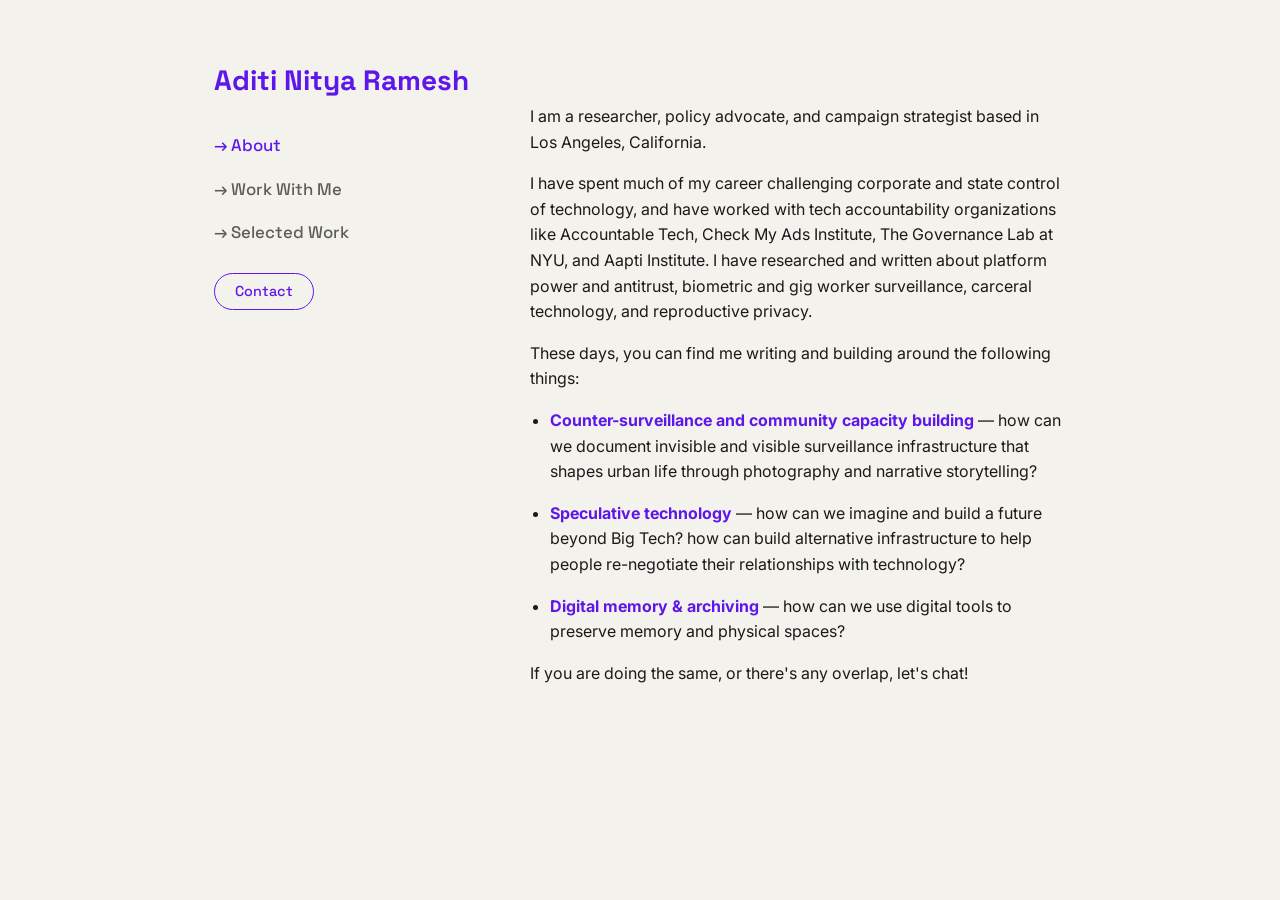
==== index.html @ 27820b99 "last update" ====
<!DOCTYPE html>
<html lang="en">
<head>
<meta charset="UTF-8">
<meta name="viewport" content="width=device-width, initial-scale=1.0">
<title>Aditi Nitya Ramesh</title>
<link rel="preconnect" href="https://fonts.googleapis.com">
<link rel="preconnect" href="https://fonts.gstatic.com" crossorigin>
    <link href="https://fonts.googleapis.com/css2?family=Space+Grotesk:wght@400;500;600;700&family=Inter:wght@400;500;600&display=swap" rel="stylesheet">
    <link rel="stylesheet" href="style.css">
</head>
<body>

<div class="layout">

  <aside class="sidebar">
    <h1 class="site-name"><a href="index.html">Aditi Nitya Ramesh</a></h1>
    <nav class="side-nav">
      <a href="index.html" class="active">→ About</a>
      <a href="work-with-me.html">→ Work With Me</a>
      <a href="selected-work.html">→ Selected Work</a>
    </nav>
    <a class="contact-btn" href="mailto:aditi-all@proton.me">Contact</a>
  </aside>

  <main class="content">
    <section id="about">
      <p>
        I am a researcher, policy advocate, and campaign strategist based in Los Angeles, California. 
      </p>  
      <p>
        I have spent much of my career challenging corporate and state control of technology, and have worked with tech accountability organizations like Accountable Tech, Check My Ads Institute, The Governance Lab at NYU, and Aapti Institute. I have researched and written about platform power and antitrust, biometric and gig worker surveillance, carceral technology, and reproductive privacy.
      </p>
      <p>These days, you can find me writing and building around the following things: </p>
      <ul>
        <li><strong><span class="accent">Counter-surveillance and community capacity building</span></strong> — how can we document invisible and visible surveillance infrastructure that shapes urban life through photography and narrative storytelling?</li>
        <li><strong><span class="accent">Speculative technology</span></strong> — how can we imagine and build a future beyond Big Tech? how can build alternative infrastructure to help people re-negotiate their relationships with technology?</li>
        <li><strong><span class="accent">Digital memory &amp; archiving</span></strong> — how can we use digital tools to preserve memory and physical spaces?</li>
      </ul>
      <p>If you are doing the same, or there's any overlap, let's chat!</p>
    </section>
  </main>

</div>

</body>
</html>
---- style.css ----
:root {
  --bg: #f4f2ed;
  --text: #1a1a1a;
  --muted: #5c5c5c;
  --accent: #5e17eb;
  --font: 'Space Grotesk', sans-serif;
}

* {
  box-sizing: border-box;
}

body {
  margin: 0;
  background: var(--bg);
  color: var(--text);
  font-family: 'Inter', sans-serif;
  font-size: 1rem;
  line-height: 1.6;
}

.layout {
  max-width: 900px;
  margin: 0 auto;
  padding: 4rem 1.5rem;
  display: grid;
  grid-template-columns: 1fr 2fr;
  gap: 3rem;
}

.sidebar {
  position: sticky;
  top: 4rem;
  align-self: start;
}

.site-name {
  margin: 0 0 2rem;
  font-family: var(--font);
  font-weight: 700;
  font-size: 1.75rem;
  line-height: 1.2;
}

.site-name a {
  color: var(--accent);
  border-bottom: none;
}

.site-name a:hover {
  color: var(--accent);
}

.side-nav {
  display: flex;
  flex-direction: column;
  gap: 0.75rem;
  margin-bottom: 1.5rem;
}

.side-nav a {
  font-family: var(--font);
  font-weight: 500;
  font-size: 1.05rem;
  color: var(--muted);
  border-bottom: none;
  padding: 0.15rem 0;
}

.side-nav a:hover,
.side-nav a:focus {
  color: var(--accent);
}

.side-nav a.active {
  color: var(--accent);
}

section {
  padding: 2.5rem 0;
}

h2 {
  font-family: 'Inter', sans-serif;
  font-weight: 600;
  font-size: 1.4rem;
  color: var(--accent);
  margin-bottom: 1rem;
}

h3 {
  font-family: 'Inter', sans-serif;
  font-weight: 500;
  font-size: 1.1rem;
  color: var(--accent);
  margin-bottom: 0.35rem;
}

p {
  margin: 0 0 1rem;
}

ul {
  padding-left: 1.25rem;
}

li {
  margin-bottom: 1rem;
}

.project {
  margin-bottom: 1.75rem;
}

a {
  color: var(--accent);
  text-decoration: none;
  border-bottom: 1px solid transparent;
}

a:hover,
a:focus {
  border-bottom-color: var(--accent);
}

.accent {
  color: var(--accent);
}

.contact-btn {
  display: inline-block;
  font-family: var(--font);
  font-weight: 500;
  font-size: 0.9rem;
  color: var(--accent);
  border: 1.5px solid var(--accent);
  border-radius: 999px;
  padding: 0.4rem 1.25rem;
  text-decoration: none;
  transition: background 0.2s, color 0.2s;
}

.contact-btn:hover {
  background: var(--accent);
  color: #fff;
}

#selected-work h3 {
  color: var(--text);
}

@media (max-width: 640px) {
  .layout {
    grid-template-columns: 1fr;
    gap: 2rem;
    padding: 2rem 1.5rem;
  }

  .sidebar {
    position: static;
  }

  .side-nav {
    flex-direction: row;
    flex-wrap: wrap;
    gap: 1rem;
  }
}
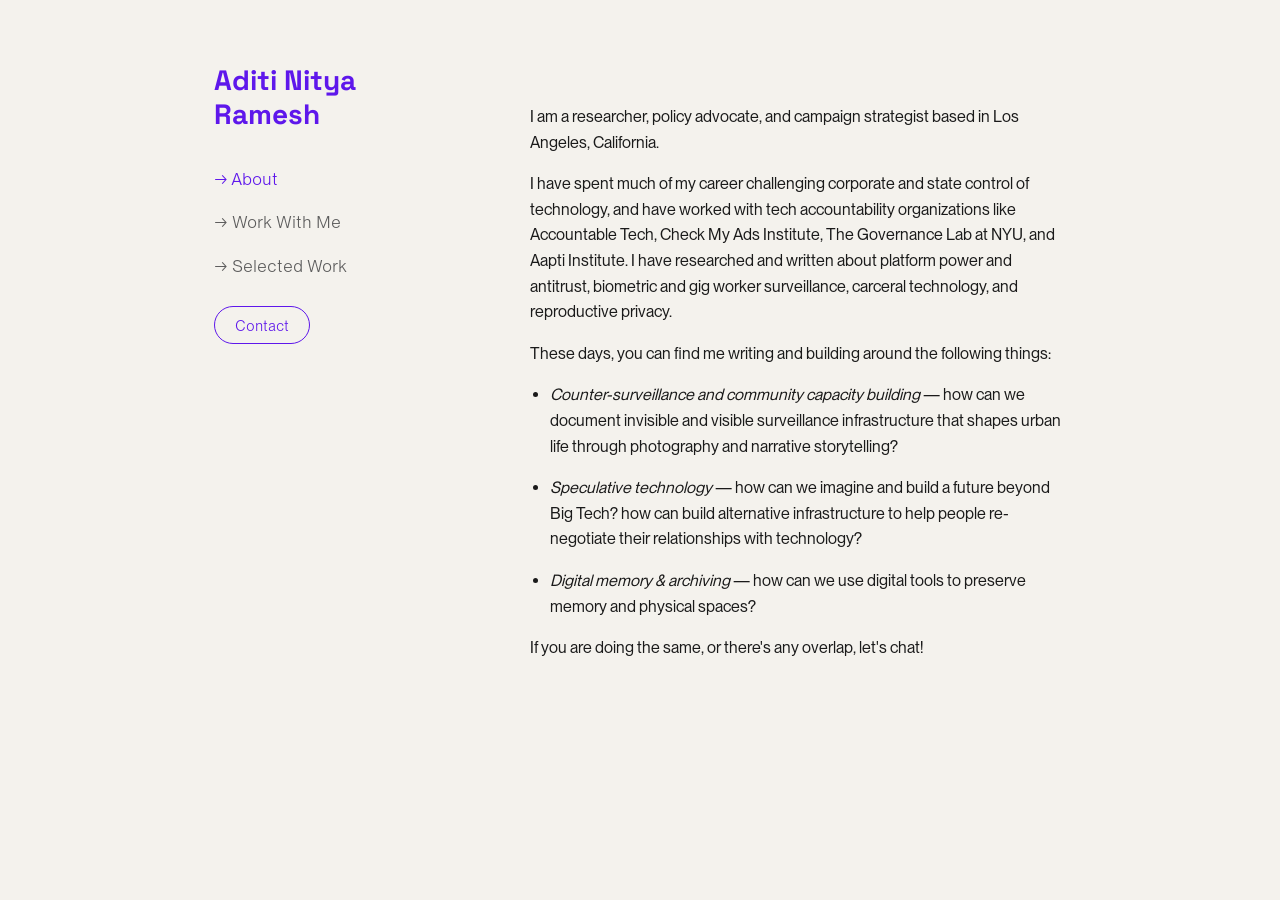
==== commit d491d4e8: "all" ====
--- a/index.html
+++ b/index.html
@@ -4,9 +4,7 @@
 <meta charset="UTF-8">
 <meta name="viewport" content="width=device-width, initial-scale=1.0">
 <title>Aditi Nitya Ramesh</title>
-<link rel="preconnect" href="https://fonts.googleapis.com">
-<link rel="preconnect" href="https://fonts.gstatic.com" crossorigin>
-    <link href="https://fonts.googleapis.com/css2?family=Space+Grotesk:wght@400;500;600;700&family=Inter:wght@400;500;600&display=swap" rel="stylesheet">
+    <link href="https://fonts.googleapis.com/css2?family=Space+Grotesk:wght@700&display=swap" rel="stylesheet">
     <link rel="stylesheet" href="style.css">
 </head>
 <body>
@@ -14,7 +12,7 @@
 <div class="layout">
 
   <aside class="sidebar">
-    <h1 class="site-name"><a href="index.html">Aditi Nitya Ramesh</a></h1>
+    <h1 class="site-name"><a href="index.html">Aditi Nitya<br>Ramesh</a></h1>
     <nav class="side-nav">
       <a href="index.html" class="active">→ About</a>
       <a href="work-with-me.html">→ Work With Me</a>
@@ -33,9 +31,9 @@
       </p>
       <p>These days, you can find me writing and building around the following things: </p>
       <ul>
-        <li><strong><span class="accent">Counter-surveillance and community capacity building</span></strong> — how can we document invisible and visible surveillance infrastructure that shapes urban life through photography and narrative storytelling?</li>
-        <li><strong><span class="accent">Speculative technology</span></strong> — how can we imagine and build a future beyond Big Tech? how can build alternative infrastructure to help people re-negotiate their relationships with technology?</li>
-        <li><strong><span class="accent">Digital memory &amp; archiving</span></strong> — how can we use digital tools to preserve memory and physical spaces?</li>
+        <li><em>Counter-surveillance and community capacity building</em> — how can we document invisible and visible surveillance infrastructure that shapes urban life through photography and narrative storytelling?</li>
+        <li><em>Speculative technology</em> — how can we imagine and build a future beyond Big Tech? how can build alternative infrastructure to help people re-negotiate their relationships with technology?</li>
+        <li><em>Digital memory &amp; archiving</em> — how can we use digital tools to preserve memory and physical spaces?</li>
       </ul>
       <p>If you are doing the same, or there's any overlap, let's chat!</p>
     </section>
--- a/style.css
+++ b/style.css
@@ -1,9 +1,36 @@
+@font-face {
+  font-family: 'Neue Montreal';
+  src: url('fonts/PPNeueMontreal-Regular.otf') format('opentype');
+  font-weight: 400;
+  font-style: normal;
+}
+
+@font-face {
+  font-family: 'Neue Montreal';
+  src: url('fonts/PPNeueMontreal-Semibold.otf') format('opentype');
+  font-weight: 600;
+  font-style: normal;
+}
+
+@font-face {
+  font-family: 'Neue Montreal';
+  src: url('fonts/PPNeueMontreal-Extrabold.otf') format('opentype');
+  font-weight: 800;
+  font-style: normal;
+}
+
+@font-face {
+  font-family: 'Neue Montreal';
+  src: url('fonts/PPNeueMontrealText-Book.otf') format('opentype');
+  font-weight: 450;
+  font-style: normal;
+}
+
 :root {
   --bg: #f4f2ed;
   --text: #1a1a1a;
   --muted: #5c5c5c;
   --accent: #5e17eb;
-  --font: 'Space Grotesk', sans-serif;
 }
 
 * {
@@ -14,7 +41,7 @@
   margin: 0;
   background: var(--bg);
   color: var(--text);
-  font-family: 'Inter', sans-serif;
+  font-family: 'Neue Montreal', sans-serif;
   font-size: 1rem;
   line-height: 1.6;
 }
@@ -36,7 +63,7 @@
 
 .site-name {
   margin: 0 0 2rem;
-  font-family: var(--font);
+  font-family: 'Space Grotesk', sans-serif;
   font-weight: 700;
   font-size: 1.75rem;
   line-height: 1.2;
@@ -59,7 +86,7 @@
 }
 
 .side-nav a {
-  font-family: var(--font);
+  font-family: 'Neue Montreal', sans-serif;
   font-weight: 500;
   font-size: 1.05rem;
   color: var(--muted);
@@ -81,7 +108,7 @@
 }
 
 h2 {
-  font-family: 'Inter', sans-serif;
+  font-family: 'Neue Montreal', sans-serif;
   font-weight: 600;
   font-size: 1.4rem;
   color: var(--accent);
@@ -89,7 +116,7 @@
 }
 
 h3 {
-  font-family: 'Inter', sans-serif;
+  font-family: 'Neue Montreal', sans-serif;
   font-weight: 500;
   font-size: 1.1rem;
   color: var(--accent);
@@ -129,7 +156,7 @@
 
 .contact-btn {
   display: inline-block;
-  font-family: var(--font);
+  font-family: 'Neue Montreal', sans-serif;
   font-weight: 500;
   font-size: 0.9rem;
   color: var(--accent);
@@ -147,6 +174,8 @@
 
 #selected-work h3 {
   color: var(--text);
+  font-weight: 700;
+  font-size: 1.1rem;
 }
 
 @media (max-width: 640px) {
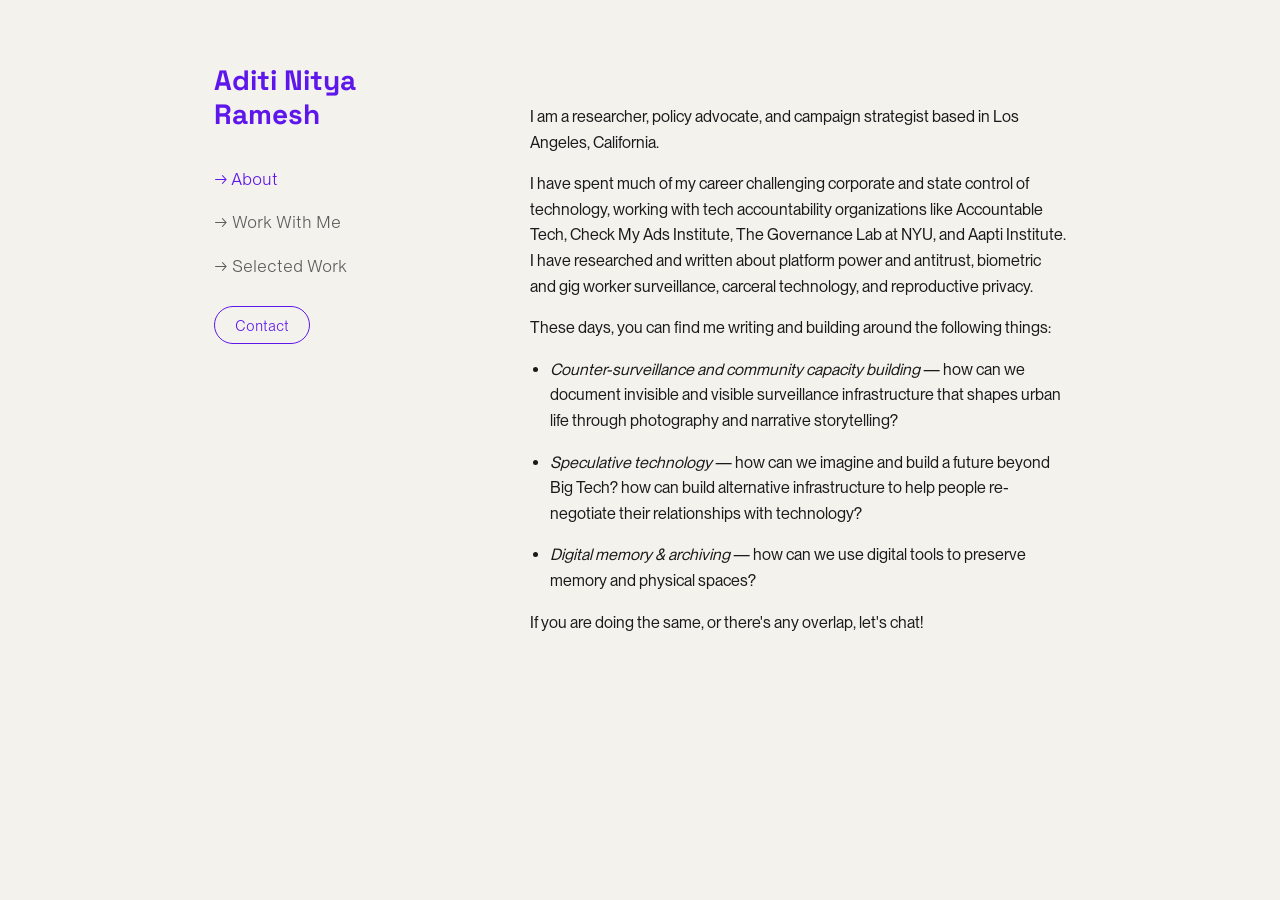
==== commit cc9646c5: "another update" ====
--- a/index.html
+++ b/index.html
@@ -27,7 +27,7 @@
         I am a researcher, policy advocate, and campaign strategist based in Los Angeles, California. 
       </p>  
       <p>
-        I have spent much of my career challenging corporate and state control of technology, and have worked with tech accountability organizations like Accountable Tech, Check My Ads Institute, The Governance Lab at NYU, and Aapti Institute. I have researched and written about platform power and antitrust, biometric and gig worker surveillance, carceral technology, and reproductive privacy.
+        I have spent much of my career challenging corporate and state control of technology, working with tech accountability organizations like Accountable Tech, Check My Ads Institute, The Governance Lab at NYU, and Aapti Institute. I have researched and written about platform power and antitrust, biometric and gig worker surveillance, carceral technology, and reproductive privacy.
       </p>
       <p>These days, you can find me writing and building around the following things: </p>
       <ul>
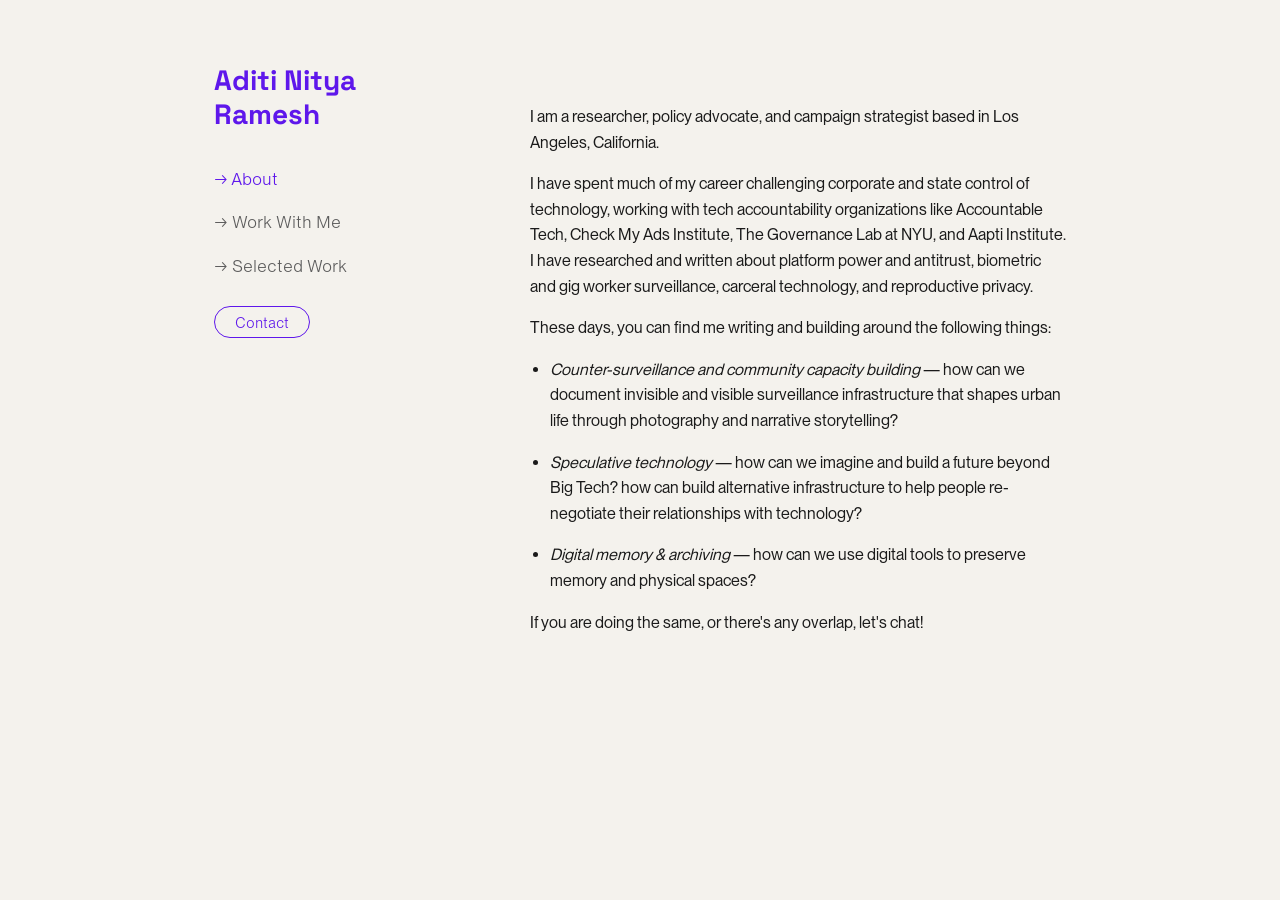
==== commit 04b45a73: "all" ====
--- a/index.html
+++ b/index.html
@@ -18,7 +18,7 @@
       <a href="work-with-me.html">→ Work With Me</a>
       <a href="selected-work.html">→ Selected Work</a>
     </nav>
-    <a class="contact-btn" href="mailto:aditi-all@proton.me">Contact</a>
+    <button class="contact-btn" onclick="copyEmail(this)">Contact</button>
   </aside>
 
   <main class="content">
@@ -41,5 +41,16 @@
 
 </div>
 
+<script>
+function copyEmail(btn) {
+  navigator.clipboard.writeText('aditi-all@proton.me');
+  btn.textContent = 'Copied!';
+  btn.classList.add('copied');
+  setTimeout(() => {
+    btn.textContent = 'Contact';
+    btn.classList.remove('copied');
+  }, 2000);
+}
+</script>
 </body>
 </html>
--- a/style.css
+++ b/style.css
@@ -164,10 +164,17 @@
   border-radius: 999px;
   padding: 0.4rem 1.25rem;
   text-decoration: none;
+  cursor: pointer;
+  background: none;
   transition: background 0.2s, color 0.2s;
 }
 
 .contact-btn:hover {
+  background: var(--accent);
+  color: #fff;
+}
+
+.contact-btn.copied {
   background: var(--accent);
   color: #fff;
 }
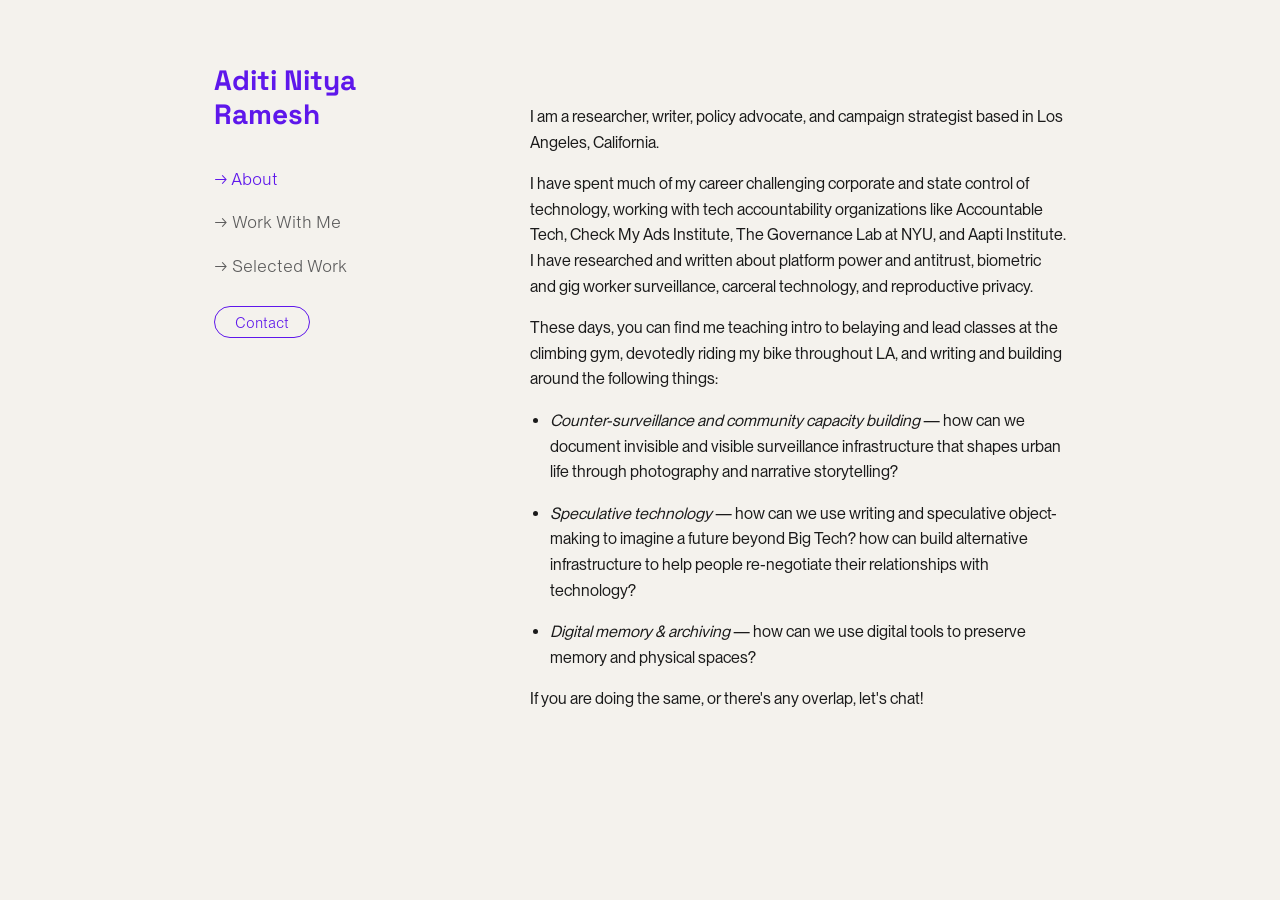
==== commit cc1cf05d: "hello" ====
--- a/index.html
+++ b/index.html
@@ -24,15 +24,15 @@
   <main class="content">
     <section id="about">
       <p>
-        I am a researcher, policy advocate, and campaign strategist based in Los Angeles, California. 
+        I am a researcher, writer, policy advocate, and campaign strategist based in Los Angeles, California. 
       </p>  
       <p>
         I have spent much of my career challenging corporate and state control of technology, working with tech accountability organizations like Accountable Tech, Check My Ads Institute, The Governance Lab at NYU, and Aapti Institute. I have researched and written about platform power and antitrust, biometric and gig worker surveillance, carceral technology, and reproductive privacy.
       </p>
-      <p>These days, you can find me writing and building around the following things: </p>
+      <p>These days, you can find me teaching intro to belaying and lead classes at the climbing gym, devotedly riding my bike throughout LA, and writing and building around the following things: </p>
       <ul>
         <li><em>Counter-surveillance and community capacity building</em> — how can we document invisible and visible surveillance infrastructure that shapes urban life through photography and narrative storytelling?</li>
-        <li><em>Speculative technology</em> — how can we imagine and build a future beyond Big Tech? how can build alternative infrastructure to help people re-negotiate their relationships with technology?</li>
+        <li><em>Speculative technology</em> — how can we use writing and speculative object-making to imagine a future beyond Big Tech? how can build alternative infrastructure to help people re-negotiate their relationships with technology?</li>
         <li><em>Digital memory &amp; archiving</em> — how can we use digital tools to preserve memory and physical spaces?</li>
       </ul>
       <p>If you are doing the same, or there's any overlap, let's chat!</p>
@@ -43,7 +43,7 @@
 
 <script>
 function copyEmail(btn) {
-  navigator.clipboard.writeText('aditi-all@proton.me');
+  navigator.clipboard.writeText('aditinr.contact@gmail.com');
   btn.textContent = 'Copied!';
   btn.classList.add('copied');
   setTimeout(() => {
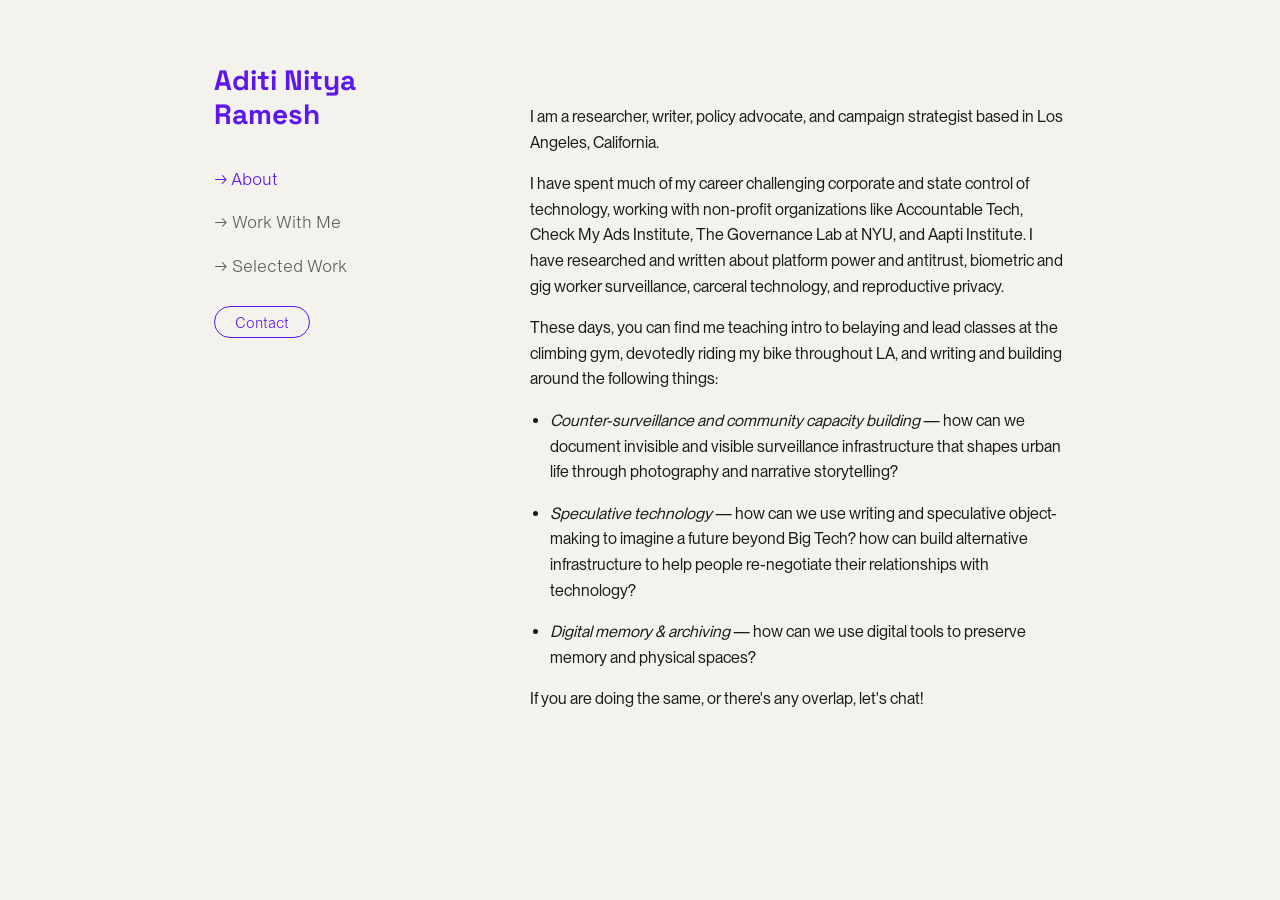
==== commit ed3e6825: "hi" ====
--- a/index.html
+++ b/index.html
@@ -27,7 +27,7 @@
         I am a researcher, writer, policy advocate, and campaign strategist based in Los Angeles, California. 
       </p>  
       <p>
-        I have spent much of my career challenging corporate and state control of technology, working with tech accountability organizations like Accountable Tech, Check My Ads Institute, The Governance Lab at NYU, and Aapti Institute. I have researched and written about platform power and antitrust, biometric and gig worker surveillance, carceral technology, and reproductive privacy.
+        I have spent much of my career challenging corporate and state control of technology, working with non-profit organizations like Accountable Tech, Check My Ads Institute, The Governance Lab at NYU, and Aapti Institute. I have researched and written about platform power and antitrust, biometric and gig worker surveillance, carceral technology, and reproductive privacy.
       </p>
       <p>These days, you can find me teaching intro to belaying and lead classes at the climbing gym, devotedly riding my bike throughout LA, and writing and building around the following things: </p>
       <ul>
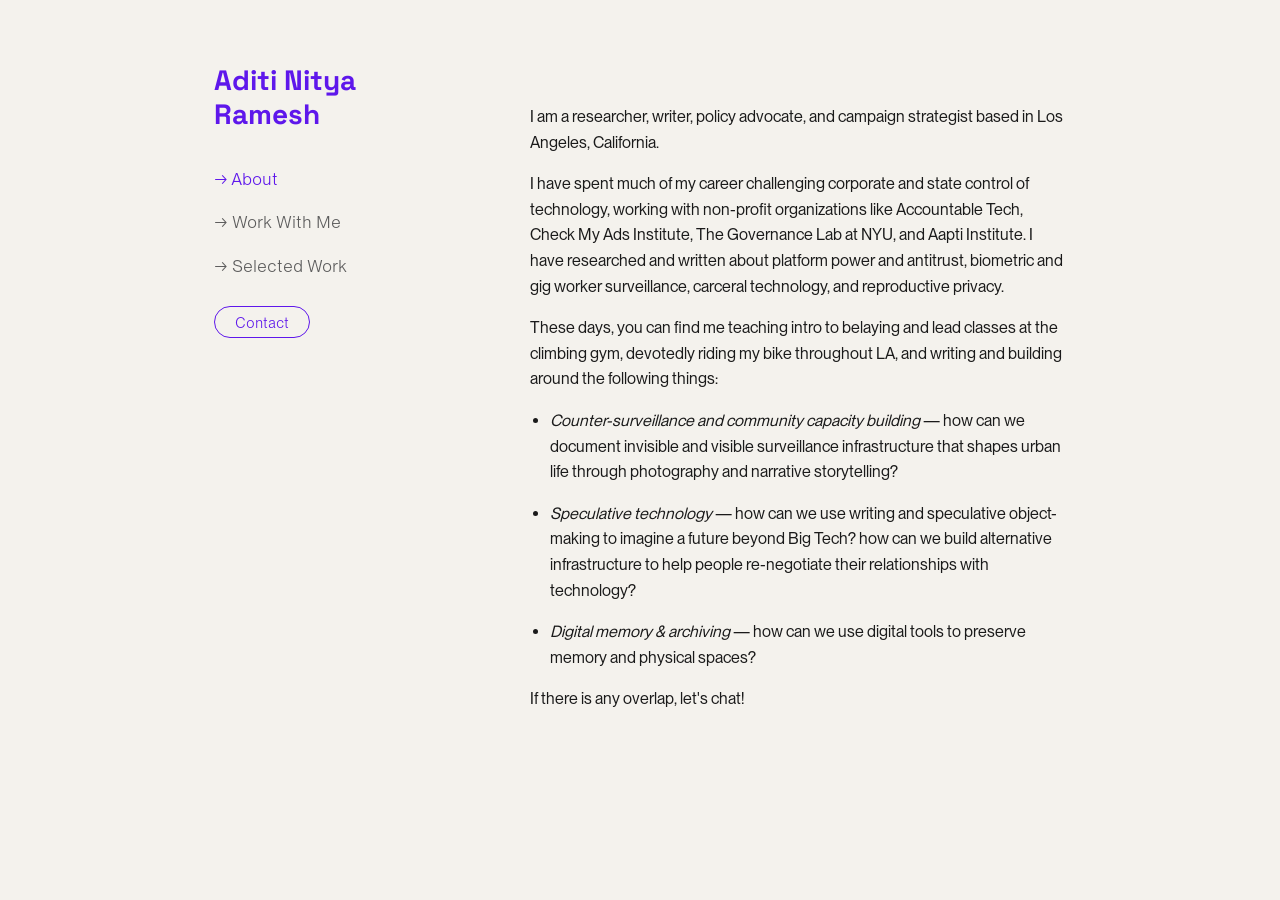
==== commit d2c0cc39: "hi again" ====
--- a/index.html
+++ b/index.html
@@ -32,10 +32,10 @@
       <p>These days, you can find me teaching intro to belaying and lead classes at the climbing gym, devotedly riding my bike throughout LA, and writing and building around the following things: </p>
       <ul>
         <li><em>Counter-surveillance and community capacity building</em> — how can we document invisible and visible surveillance infrastructure that shapes urban life through photography and narrative storytelling?</li>
-        <li><em>Speculative technology</em> — how can we use writing and speculative object-making to imagine a future beyond Big Tech? how can build alternative infrastructure to help people re-negotiate their relationships with technology?</li>
+        <li><em>Speculative technology</em> — how can we use writing and speculative object-making to imagine a future beyond Big Tech? how can we build alternative infrastructure to help people re-negotiate their relationships with technology?</li>
         <li><em>Digital memory &amp; archiving</em> — how can we use digital tools to preserve memory and physical spaces?</li>
       </ul>
-      <p>If you are doing the same, or there's any overlap, let's chat!</p>
+      <p>If there is any overlap, let's chat!</p>
     </section>
   </main>
 
